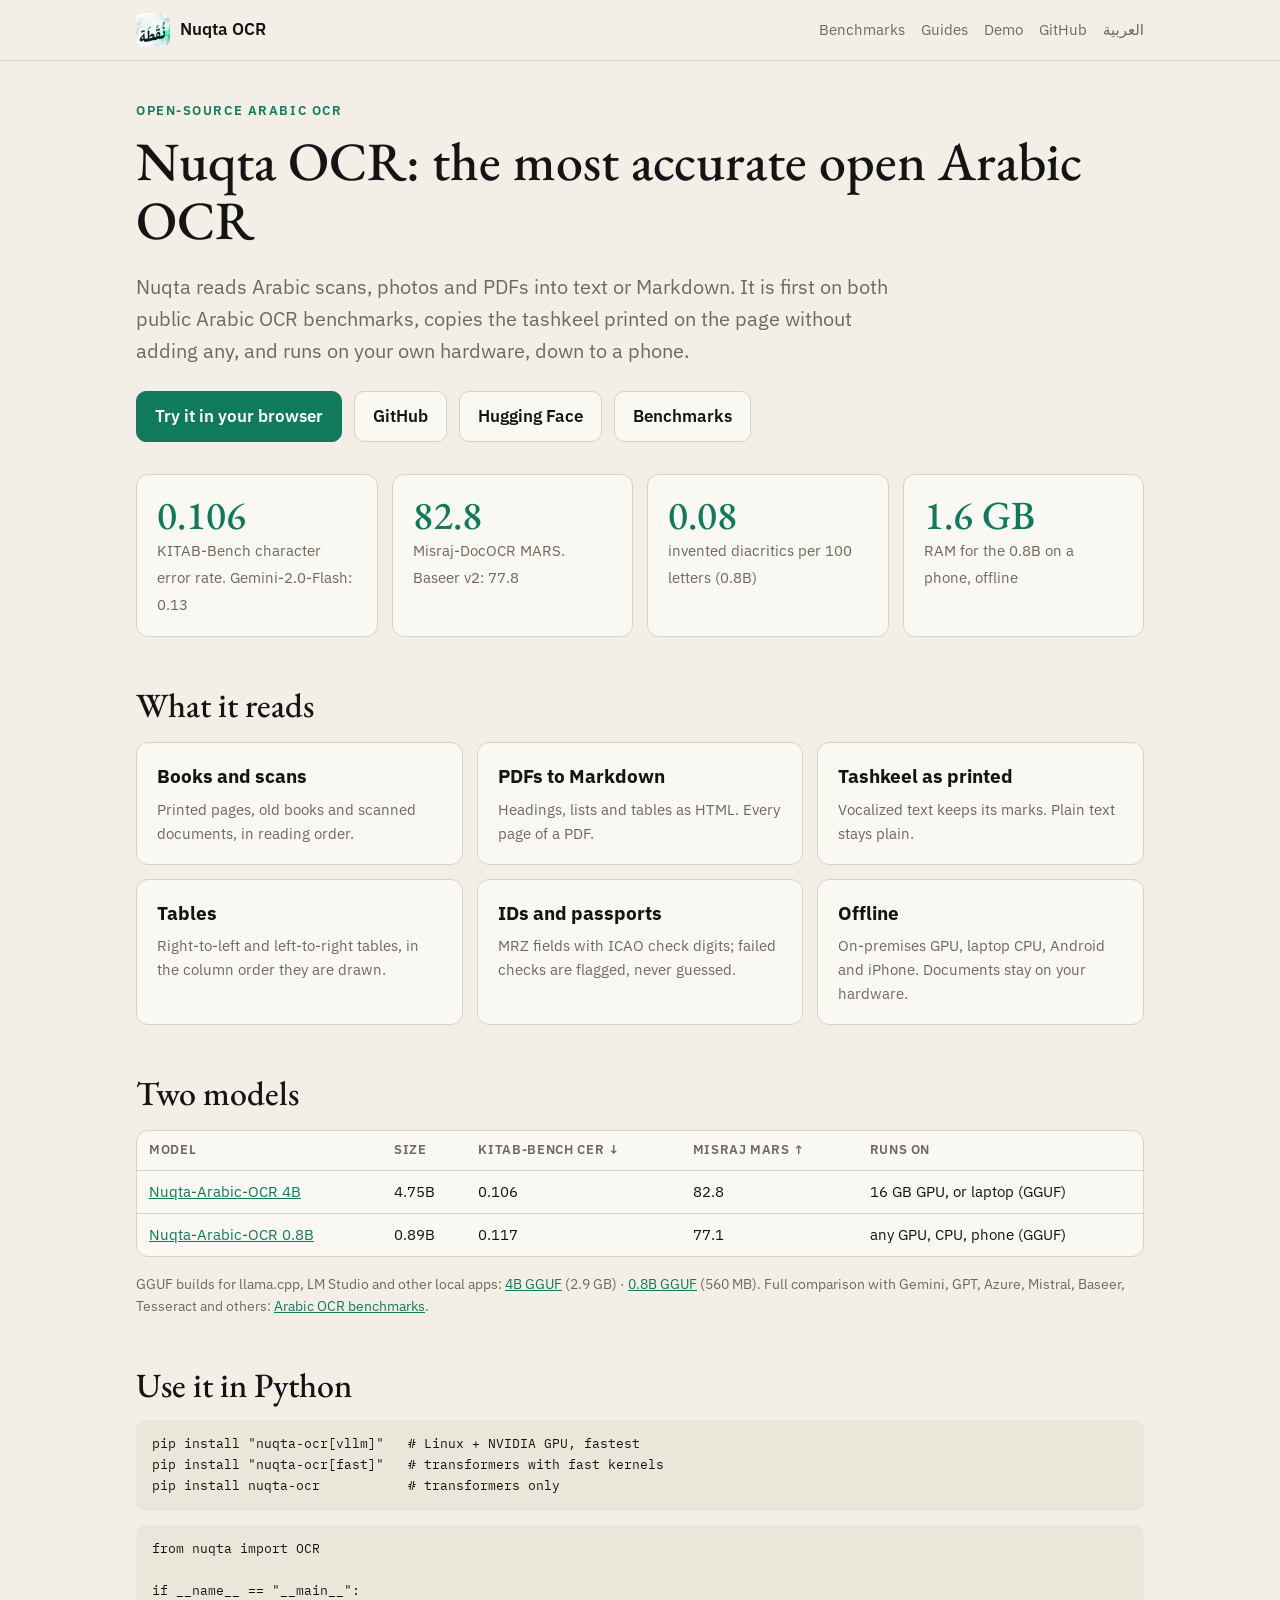
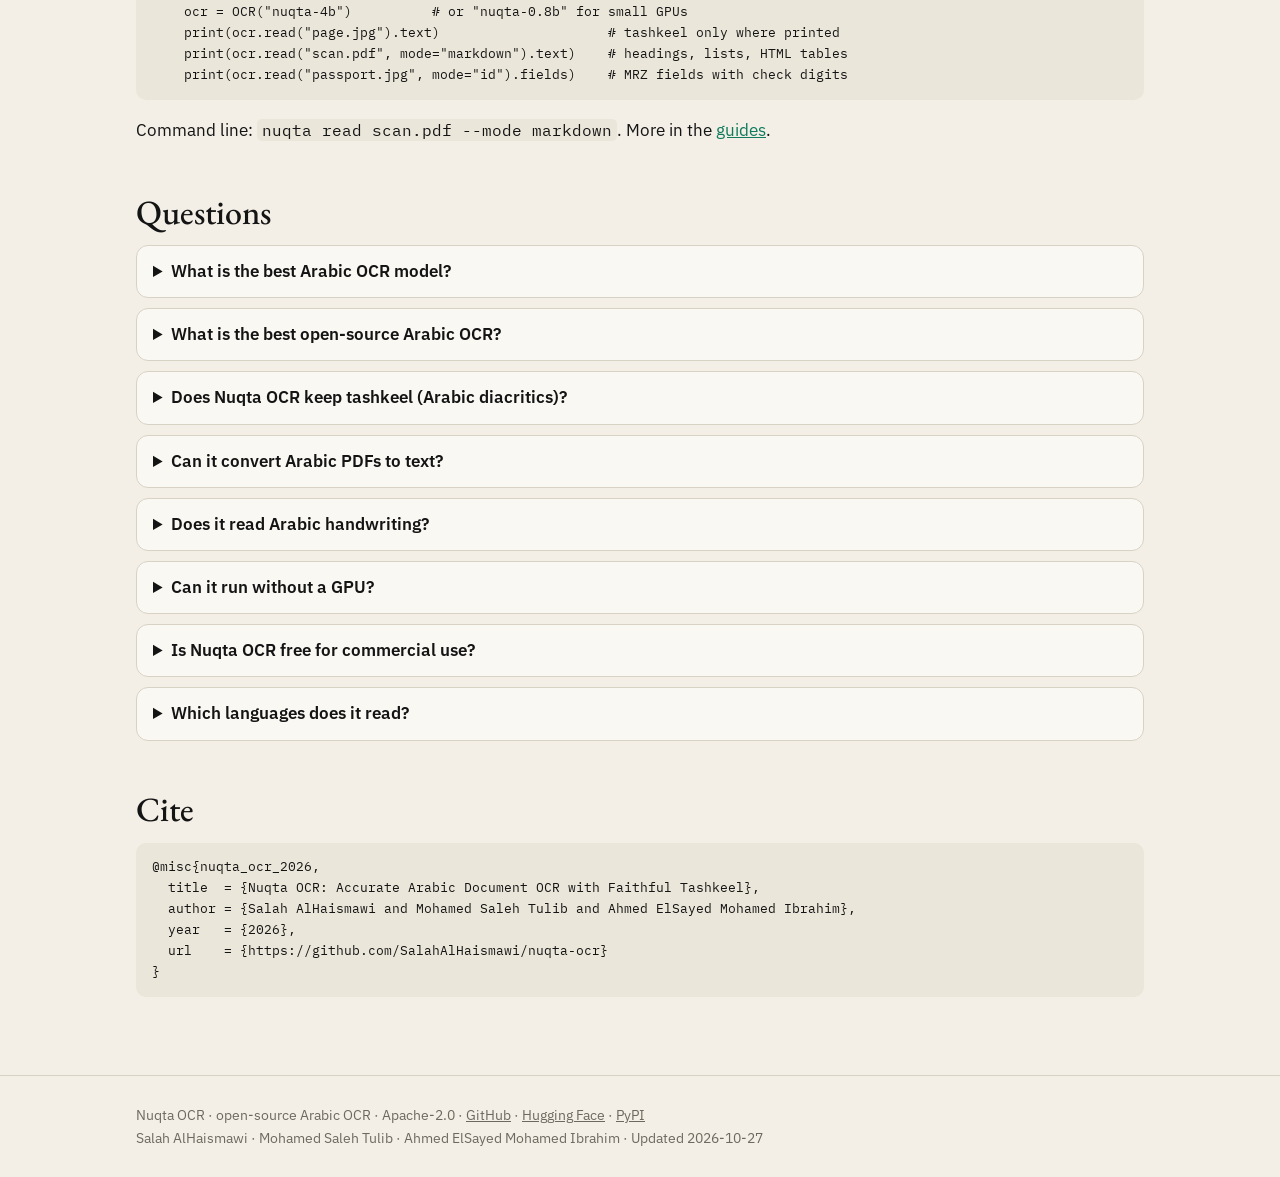
==== docs/index.html @ 3d9a9c6e "Add website (GitHub Pages): benchmarks comparison, guides, Arabic page" ====
<!doctype html>
<html lang="en">
<head>
<meta charset="utf-8">
<meta name="viewport" content="width=device-width, initial-scale=1">
<title>Nuqta OCR: open-source Arabic OCR, first on KITAB-Bench and Misraj</title>
<meta name="description" content="Open-source Arabic OCR models and Python library. Converts Arabic scans, photos and PDFs to text or Markdown, keeps printed tashkeel, reads tables, IDs and passports. Best published scores on KITAB-Bench and Misraj-DocOCR.">
<link rel="canonical" href="https://salahalhaismawi.github.io/nuqta-ocr/"><link rel="alternate" hreflang="en" href="https://salahalhaismawi.github.io/nuqta-ocr/"><link rel="alternate" hreflang="ar" href="https://salahalhaismawi.github.io/nuqta-ocr/ar/"><link rel="alternate" hreflang="x-default" href="https://salahalhaismawi.github.io/nuqta-ocr/">
<link rel="icon" href="img/icon.png">
<meta property="og:type" content="website"><meta property="og:url" content="https://salahalhaismawi.github.io/nuqta-ocr/">
<meta property="og:title" content="Nuqta OCR: open-source Arabic OCR, first on KITAB-Bench and Misraj"><meta property="og:description" content="Open-source Arabic OCR models and Python library. Converts Arabic scans, photos and PDFs to text or Markdown, keeps printed tashkeel, reads tables, IDs and passports. Best published scores on KITAB-Bench and Misraj-DocOCR.">
<meta property="og:image" content="https://salahalhaismawi.github.io/nuqta-ocr/img/og.png"><meta name="twitter:card" content="summary_large_image">
<link rel="preconnect" href="https://fonts.googleapis.com"><link rel="preconnect" href="https://fonts.gstatic.com" crossorigin>
<link rel="stylesheet" href="https://fonts.googleapis.com/css2?family=EB+Garamond:wght@500&family=IBM+Plex+Mono&family=IBM+Plex+Sans:wght@400;600&family=IBM+Plex+Sans+Arabic:wght@400;600&family=Amiri:wght@400;700&display=swap">
<link rel="stylesheet" href="style.css">
<script type="application/ld+json">{"@context": "https://schema.org", "@type": "WebPage", "name": "Nuqta OCR: open-source Arabic OCR, first on KITAB-Bench and Misraj", "description": "Open-source Arabic OCR models and Python library. Converts Arabic scans, photos and PDFs to text or Markdown, keeps printed tashkeel, reads tables, IDs and passports. Best published scores on KITAB-Bench and Misraj-DocOCR.", "url": "https://salahalhaismawi.github.io/nuqta-ocr/", "inLanguage": "en", "dateModified": "2026-10-27", "author": [{"@type": "Person", "name": "Salah AlHaismawi"}, {"@type": "Person", "name": "Mohamed Saleh Tulib"}, {"@type": "Person", "name": "Ahmed ElSayed Mohamed Ibrahim"}]}</script><script type="application/ld+json">{"@context": "https://schema.org", "@type": "SoftwareApplication", "name": "Nuqta OCR", "alternateName": ["Nuqta Arabic OCR", "نقطة", "Nuqta-Arabic-OCR"], "applicationCategory": "DeveloperApplication", "operatingSystem": "Linux, macOS, Windows, Android, iOS", "description": "Open-source Arabic OCR models (4B and 0.8B) and Python library. First on KITAB-Bench (CER 0.106) and Misraj-DocOCR (MARS 82.8) among published results. Copies printed tashkeel, reads tables, IDs and passports.", "url": "https://salahalhaismawi.github.io/nuqta-ocr/", "downloadUrl": "https://pypi.org/project/nuqta-ocr/", "softwareVersion": "0.1.1", "license": "https://www.apache.org/licenses/LICENSE-2.0", "offers": {"@type": "Offer", "price": "0", "priceCurrency": "USD"}, "author": [{"@type": "Person", "name": "Salah AlHaismawi"}, {"@type": "Person", "name": "Mohamed Saleh Tulib"}, {"@type": "Person", "name": "Ahmed ElSayed Mohamed Ibrahim"}], "sameAs": ["https://github.com/SalahAlHaismawi/nuqta-ocr", "https://pypi.org/project/nuqta-ocr/", "https://huggingface.co/spaces/SalahALHaismawi/Nuqta-Arabic-OCR", "https://huggingface.co/SalahALHaismawi/Nuqta-Arabic-OCR-4B", "https://huggingface.co/SalahALHaismawi/Nuqta-Arabic-OCR-0.8B"]}</script><script type="application/ld+json">{"@context": "https://schema.org", "@type": "FAQPage", "mainEntity": [{"@type": "Question", "name": "What is the best Arabic OCR model?", "acceptedAnswer": {"@type": "Answer", "text": "On the two public Arabic OCR benchmarks, Nuqta-Arabic-OCR 4B has the best published results: character error rate 0.106 on KITAB-Bench (Gemini-2.0-Flash 0.13, GPT-4o 0.31) and MARS 82.8 on Misraj-DocOCR (Baseer v2 77.8, Gemini-2.5-Pro 70.8). It is open source under Apache-2.0. The smaller Nuqta-Arabic-OCR 0.8B is second on KITAB-Bench and runs on a phone."}}, {"@type": "Question", "name": "What is the best open-source Arabic OCR?", "acceptedAnswer": {"@type": "Answer", "text": "Nuqta OCR. Both models are open weights under Apache-2.0, and both score better on KITAB-Bench than every other published result, open or closed. Tesseract and EasyOCR score 0.54 and 0.58 character error rate on the same benchmark."}}, {"@type": "Question", "name": "Does Nuqta OCR keep tashkeel (Arabic diacritics)?", "acceptedAnswer": {"@type": "Answer", "text": "Yes. It copies the diacritics printed on the page and almost never adds any: 0.08 to 0.16 invented marks per 100 letters on undiacritized text. Fully vocalized text such as Quran or children's books keeps its marks."}}, {"@type": "Question", "name": "Can it convert Arabic PDFs to text?", "acceptedAnswer": {"@type": "Answer", "text": "Yes. The nuqta-ocr Python library renders every PDF page and returns plain text or Markdown with HTML tables, in reading order."}}, {"@type": "Question", "name": "Does it read Arabic handwriting?", "acceptedAnswer": {"@type": "Answer", "text": "It reads handwritten lines and paragraphs (KHATT character error rate 0.07 to 0.11), but it is built for printed documents, where it is most accurate."}}, {"@type": "Question", "name": "Can it run without a GPU?", "acceptedAnswer": {"@type": "Answer", "text": "Yes. The GGUF builds run on CPU with llama.cpp, LM Studio and similar apps, and the 0.8B runs offline on Android and iPhone. On a laptop CPU a dense book page takes about a minute; on a 24 GB GPU about 3 seconds."}}, {"@type": "Question", "name": "Is Nuqta OCR free for commercial use?", "acceptedAnswer": {"@type": "Answer", "text": "Yes. The models and the library are released under Apache-2.0."}}, {"@type": "Question", "name": "Which languages does it read?", "acceptedAnswer": {"@type": "Answer", "text": "Arabic, and English mixed into Arabic documents (for example bilingual tables and IDs)."}}]}</script>
</head>
<body>
<header class="top"><div class="wrap">
<a class="brand" href=""><img src="img/icon.png" alt="" width="34" height="34">Nuqta OCR</a>
<nav><a href="best-arabic-ocr/">Benchmarks</a><a href="guides/">Guides</a><a href="https://huggingface.co/spaces/SalahALHaismawi/Nuqta-Arabic-OCR">Demo</a><a href="https://github.com/SalahAlHaismawi/nuqta-ocr">GitHub</a><a href="ar/" hreflang="ar">العربية</a></nav>
</div></header>
<main><div class="wrap">

<p class="eyebrow">Open-source Arabic OCR</p>
<h1>Nuqta OCR: the most accurate open Arabic OCR</h1>
<p class="lead">Nuqta reads Arabic scans, photos and PDFs into text or Markdown. It is first on both public Arabic OCR
benchmarks, copies the tashkeel printed on the page without adding any, and runs on your own hardware, down to a phone.</p>
<div class="cta"><a class="btn primary" href="https://huggingface.co/spaces/SalahALHaismawi/Nuqta-Arabic-OCR">Try it in your browser</a><a class="btn" href="https://github.com/SalahAlHaismawi/nuqta-ocr">GitHub</a>
<a class="btn" href="https://huggingface.co/SalahALHaismawi/Nuqta-Arabic-OCR-4B">Hugging Face</a><a class="btn" href="best-arabic-ocr/">Benchmarks</a></div>
<div class="stats">
<div class="stat"><b>0.106</b><span>KITAB-Bench character error rate. Gemini-2.0-Flash: 0.13</span></div>
<div class="stat"><b>82.8</b><span>Misraj-DocOCR MARS. Baseer v2: 77.8</span></div>
<div class="stat"><b>0.08</b><span>invented diacritics per 100 letters (0.8B)</span></div>
<div class="stat"><b>1.6 GB</b><span>RAM for the 0.8B on a phone, offline</span></div>
</div>

<h2>What it reads</h2>
<div class="cards">
<div class="card"><h3>Books and scans</h3><p>Printed pages, old books and scanned documents, in reading order.</p></div>
<div class="card"><h3>PDFs to Markdown</h3><p>Headings, lists and tables as HTML. Every page of a PDF.</p></div>
<div class="card"><h3>Tashkeel as printed</h3><p>Vocalized text keeps its marks. Plain text stays plain.</p></div>
<div class="card"><h3>Tables</h3><p>Right-to-left and left-to-right tables, in the column order they are drawn.</p></div>
<div class="card"><h3>IDs and passports</h3><p>MRZ fields with ICAO check digits; failed checks are flagged, never guessed.</p></div>
<div class="card"><h3>Offline</h3><p>On-premises GPU, laptop CPU, Android and iPhone. Documents stay on your hardware.</p></div>
</div>

<h2>Two models</h2>
<div class="tbl"><table><thead><tr><th>Model</th><th>Size</th><th>KITAB-Bench CER ↓</th><th>Misraj MARS ↑</th><th>Runs on</th></tr></thead><tbody><tr><td><a href="https://huggingface.co/SalahALHaismawi/Nuqta-Arabic-OCR-4B">Nuqta-Arabic-OCR 4B</a></td><td class=n>4.75B</td><td class=n>0.106</td><td class=n>82.8</td><td class=n>16 GB GPU, or laptop (GGUF)</td></tr><tr><td><a href="https://huggingface.co/SalahALHaismawi/Nuqta-Arabic-OCR-0.8B">Nuqta-Arabic-OCR 0.8B</a></td><td class=n>0.89B</td><td class=n>0.117</td><td class=n>77.1</td><td class=n>any GPU, CPU, phone (GGUF)</td></tr></tbody></table></div>
<p class="note">GGUF builds for llama.cpp, LM Studio and other local apps:
<a href="https://huggingface.co/SalahALHaismawi/Nuqta-Arabic-OCR-4B-GGUF">4B GGUF</a> (2.9 GB) · <a href="https://huggingface.co/SalahALHaismawi/Nuqta-Arabic-OCR-0.8B-GGUF">0.8B GGUF</a> (560 MB).
Full comparison with Gemini, GPT, Azure, Mistral, Baseer, Tesseract and others: <a href="best-arabic-ocr/">Arabic OCR benchmarks</a>.</p>

<h2>Use it in Python</h2>
<pre><code>pip install "nuqta-ocr[vllm]"   # Linux + NVIDIA GPU, fastest
pip install "nuqta-ocr[fast]"   # transformers with fast kernels
pip install nuqta-ocr           # transformers only</code></pre>
<pre><code>from nuqta import OCR

if __name__ == "__main__":
    ocr = OCR("nuqta-4b")          # or "nuqta-0.8b" for small GPUs
    print(ocr.read("page.jpg").text)                     # tashkeel only where printed
    print(ocr.read("scan.pdf", mode="markdown").text)    # headings, lists, HTML tables
    print(ocr.read("passport.jpg", mode="id").fields)    # MRZ fields with check digits</code></pre>
<p>Command line: <code>nuqta read scan.pdf --mode markdown</code>. More in the <a href="guides/">guides</a>.</p>

<h2>Questions</h2>
<details><summary>What is the best Arabic OCR model?</summary><p>On the two public Arabic OCR benchmarks, Nuqta-Arabic-OCR 4B has the best published results: character error rate 0.106 on KITAB-Bench (Gemini-2.0-Flash 0.13, GPT-4o 0.31) and MARS 82.8 on Misraj-DocOCR (Baseer v2 77.8, Gemini-2.5-Pro 70.8). It is open source under Apache-2.0. The smaller Nuqta-Arabic-OCR 0.8B is second on KITAB-Bench and runs on a phone.</p></details><details><summary>What is the best open-source Arabic OCR?</summary><p>Nuqta OCR. Both models are open weights under Apache-2.0, and both score better on KITAB-Bench than every other published result, open or closed. Tesseract and EasyOCR score 0.54 and 0.58 character error rate on the same benchmark.</p></details><details><summary>Does Nuqta OCR keep tashkeel (Arabic diacritics)?</summary><p>Yes. It copies the diacritics printed on the page and almost never adds any: 0.08 to 0.16 invented marks per 100 letters on undiacritized text. Fully vocalized text such as Quran or children&#x27;s books keeps its marks.</p></details><details><summary>Can it convert Arabic PDFs to text?</summary><p>Yes. The nuqta-ocr Python library renders every PDF page and returns plain text or Markdown with HTML tables, in reading order.</p></details><details><summary>Does it read Arabic handwriting?</summary><p>It reads handwritten lines and paragraphs (KHATT character error rate 0.07 to 0.11), but it is built for printed documents, where it is most accurate.</p></details><details><summary>Can it run without a GPU?</summary><p>Yes. The GGUF builds run on CPU with llama.cpp, LM Studio and similar apps, and the 0.8B runs offline on Android and iPhone. On a laptop CPU a dense book page takes about a minute; on a 24 GB GPU about 3 seconds.</p></details><details><summary>Is Nuqta OCR free for commercial use?</summary><p>Yes. The models and the library are released under Apache-2.0.</p></details><details><summary>Which languages does it read?</summary><p>Arabic, and English mixed into Arabic documents (for example bilingual tables and IDs).</p></details>

<h2>Cite</h2>
<pre><code>@misc{nuqta_ocr_2026,
  title  = {Nuqta OCR: Accurate Arabic Document OCR with Faithful Tashkeel},
  author = {Salah AlHaismawi and Mohamed Saleh Tulib and Ahmed ElSayed Mohamed Ibrahim},
  year   = {2026},
  url    = {https://github.com/SalahAlHaismawi/nuqta-ocr}
}</code></pre>

</div></main>
<footer><div class="wrap">Nuqta OCR · open-source Arabic OCR · Apache-2.0 · <a href="https://github.com/SalahAlHaismawi/nuqta-ocr">GitHub</a> · <a href="https://huggingface.co/SalahALHaismawi/Nuqta-Arabic-OCR-4B">Hugging Face</a> · <a href="https://pypi.org/project/nuqta-ocr/">PyPI</a><br>
Salah AlHaismawi · Mohamed Saleh Tulib · Ahmed ElSayed Mohamed Ibrahim · Updated 2026-10-27</div></footer>
</body>
</html>
---- docs/style.css ----
:root{--paper:#F3EFE6;--card:#FAF8F3;--ink:#141414;--muted:#6E695F;--rule:#D8D2C5;--green:#0F7A5C;--soft:#E3EFE9;--code:#EBE6DA}
@media (prefers-color-scheme:dark){:root{--paper:#121412;--card:#1A1D1A;--ink:#ECE8DF;--muted:#A39E93;--rule:#33362F;--green:#4FC79C;--soft:#17271F;--code:#202320}}
*{box-sizing:border-box}
html{-webkit-text-size-adjust:100%}
body{margin:0;background:var(--paper);color:var(--ink);font:17px/1.6 'IBM Plex Sans',system-ui,sans-serif}
[lang=ar] body,body[dir=rtl]{font-family:'IBM Plex Sans Arabic','IBM Plex Sans',system-ui,sans-serif}
a{color:var(--green)}
.wrap{max-width:1040px;margin:0 auto;padding:0 16px}
header.top{border-bottom:1px solid var(--rule)}
header.top .wrap{display:flex;align-items:center;gap:20px;min-height:60px;flex-wrap:wrap}
header.top .brand{display:flex;align-items:center;gap:10px;font-weight:600;text-decoration:none;color:var(--ink)}
header.top .brand img{width:34px;height:34px;border-radius:8px}
header.top nav{display:flex;gap:16px;flex-wrap:wrap;margin-inline-start:auto;font-size:15px}
header.top nav a{color:var(--muted);text-decoration:none}
header.top nav a:hover{color:var(--ink)}
main{padding:40px 0 64px}
h1{font-family:'EB Garamond',Georgia,serif;font-weight:500;font-size:clamp(34px,6vw,54px);line-height:1.1;margin:0 0 16px}
h2{font-family:'EB Garamond',Georgia,serif;font-weight:500;font-size:clamp(26px,4vw,34px);line-height:1.2;margin:48px 0 12px}
h3{font-size:19px;margin:28px 0 8px}
[dir=rtl] .stat b{text-align:right}
bdi{white-space:nowrap}
.btn.primary{color:#fff}
@media (prefers-color-scheme:dark){.btn.primary{color:#0b1a14}}
[dir=rtl] h1,[dir=rtl] h2{font-family:'Amiri','IBM Plex Sans Arabic',serif;font-weight:700}
.lead{font-size:20px;color:var(--muted);max-width:760px}
.eyebrow{font-size:13px;font-weight:600;letter-spacing:.12em;text-transform:uppercase;color:var(--green);margin:0 0 10px}
.cta{display:flex;gap:12px;flex-wrap:wrap;margin:24px 0}
.btn{display:inline-block;padding:11px 18px;border-radius:10px;border:1px solid var(--rule);background:var(--card);color:var(--ink);text-decoration:none;font-weight:600}
.btn.primary{background:var(--green);border-color:var(--green);color:#fff}
.stats{display:grid;grid-template-columns:repeat(auto-fit,minmax(200px,1fr));gap:14px;margin:32px 0}
.stat{background:var(--card);border:1px solid var(--rule);border-radius:12px;padding:18px 20px}
.stat b{display:block;font-family:'EB Garamond',Georgia,serif;font-size:40px;font-weight:500;color:var(--green);line-height:1.1}
.stat span{color:var(--muted);font-size:15px}
.tbl{overflow-x:auto;margin:16px 0;border:1px solid var(--rule);border-radius:12px;background:var(--card)}
table{border-collapse:collapse;width:100%;font-size:15px}
th,td{padding:9px 12px;text-align:start;border-bottom:1px solid var(--rule);white-space:nowrap}
th{font-weight:600;color:var(--muted);font-size:13px;text-transform:uppercase;letter-spacing:.05em}
tr:last-child td{border-bottom:0}
tr.us td{background:var(--soft);font-weight:600}
td.n{font-variant-numeric:tabular-nums}
pre{background:var(--code);border-radius:10px;padding:14px 16px;overflow-x:auto;font-size:14px;line-height:1.5;direction:ltr;text-align:left}
code{font-family:'IBM Plex Mono',ui-monospace,monospace;font-size:.92em}
p code,li code{background:var(--code);padding:1px 5px;border-radius:5px}
.cards{display:grid;grid-template-columns:repeat(auto-fit,minmax(260px,1fr));gap:14px;margin:16px 0}
.card{background:var(--card);border:1px solid var(--rule);border-radius:12px;padding:18px 20px}
.card h3{margin:0 0 6px}
.card p{margin:0;color:var(--muted);font-size:15px}
.card a.more{display:inline-block;margin-top:10px;font-weight:600;text-decoration:none}
details{background:var(--card);border:1px solid var(--rule);border-radius:12px;padding:12px 16px;margin:10px 0}
summary{font-weight:600;cursor:pointer}
details p{margin:8px 0 0;color:var(--muted)}
.note{color:var(--muted);font-size:14px}
.ar-text{font-family:'Amiri',serif;font-size:1.25em}
footer{border-top:1px solid var(--rule);padding:28px 0;color:var(--muted);font-size:14px}
footer a{color:var(--muted)}
@media (max-width:600px){body{font-size:16px}th,td{white-space:normal;padding:8px}td:first-child{min-width:120px}header.top nav{margin-inline-start:0}}
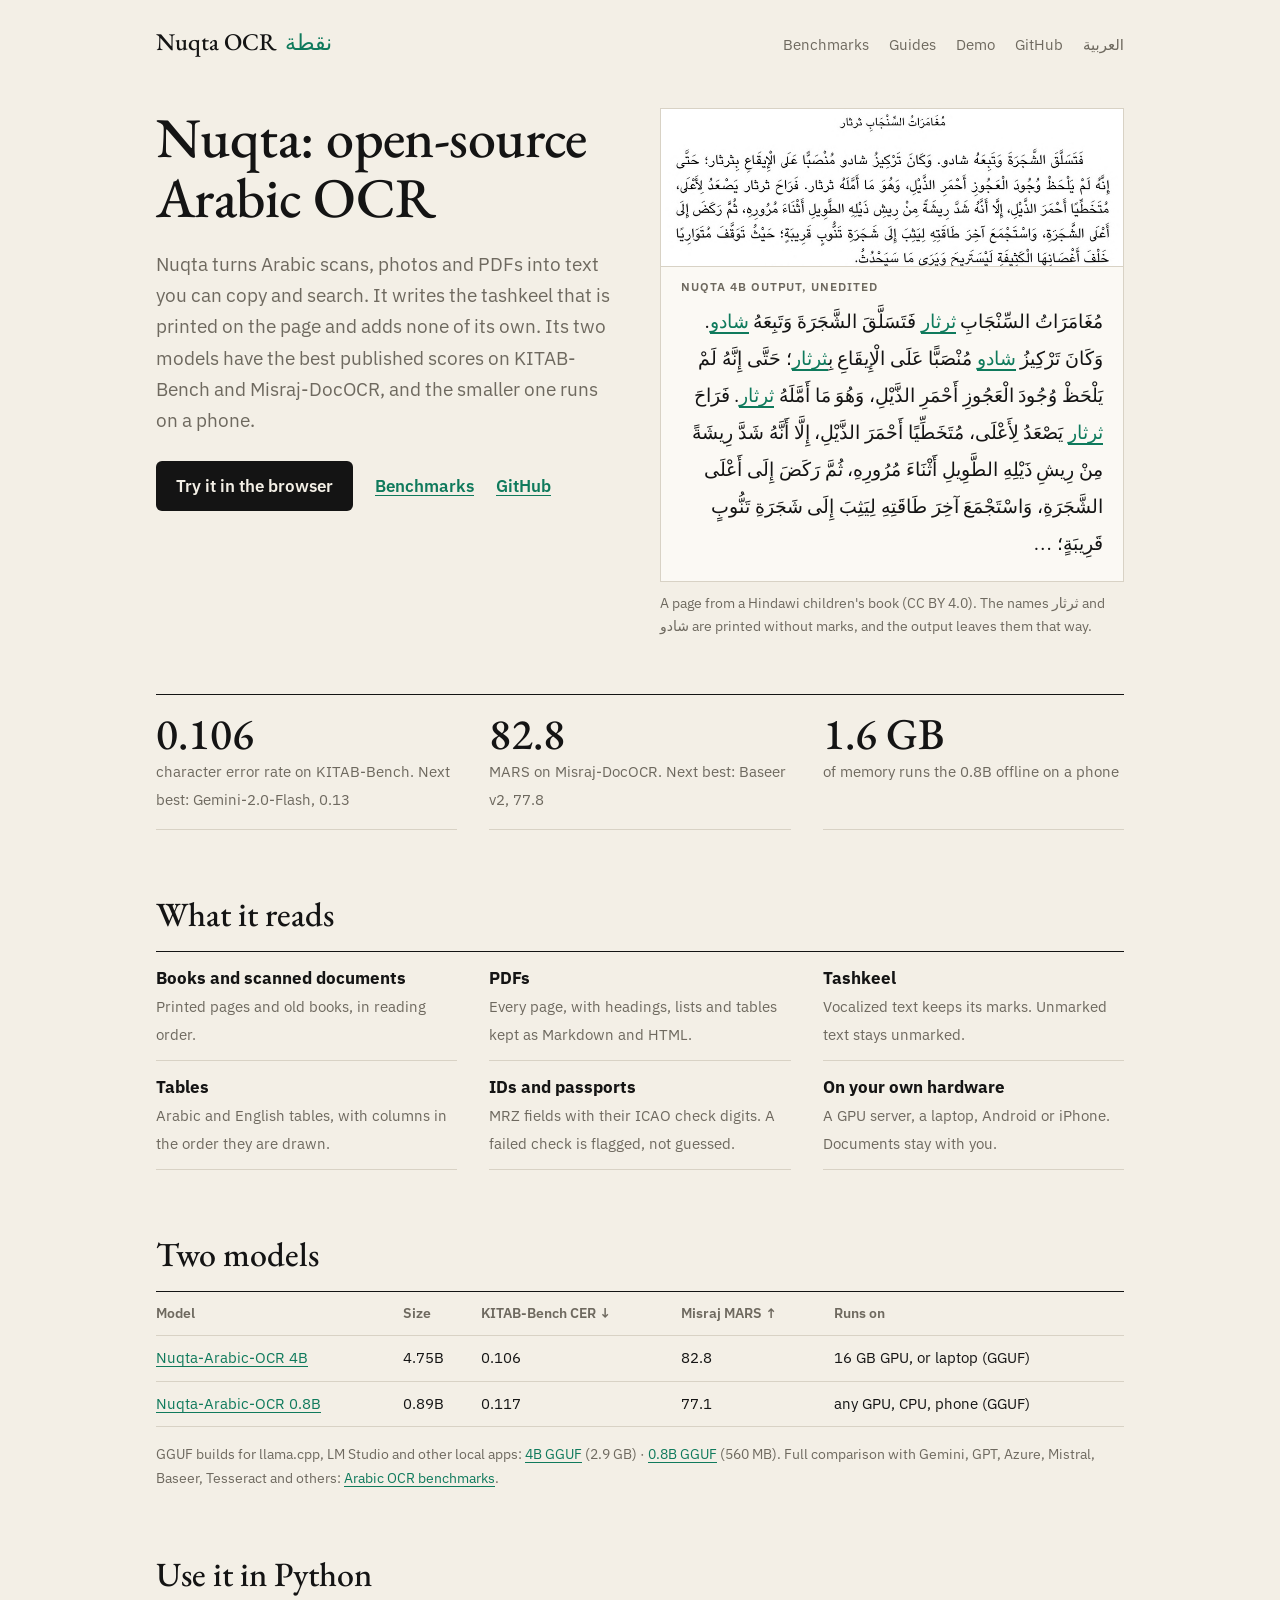
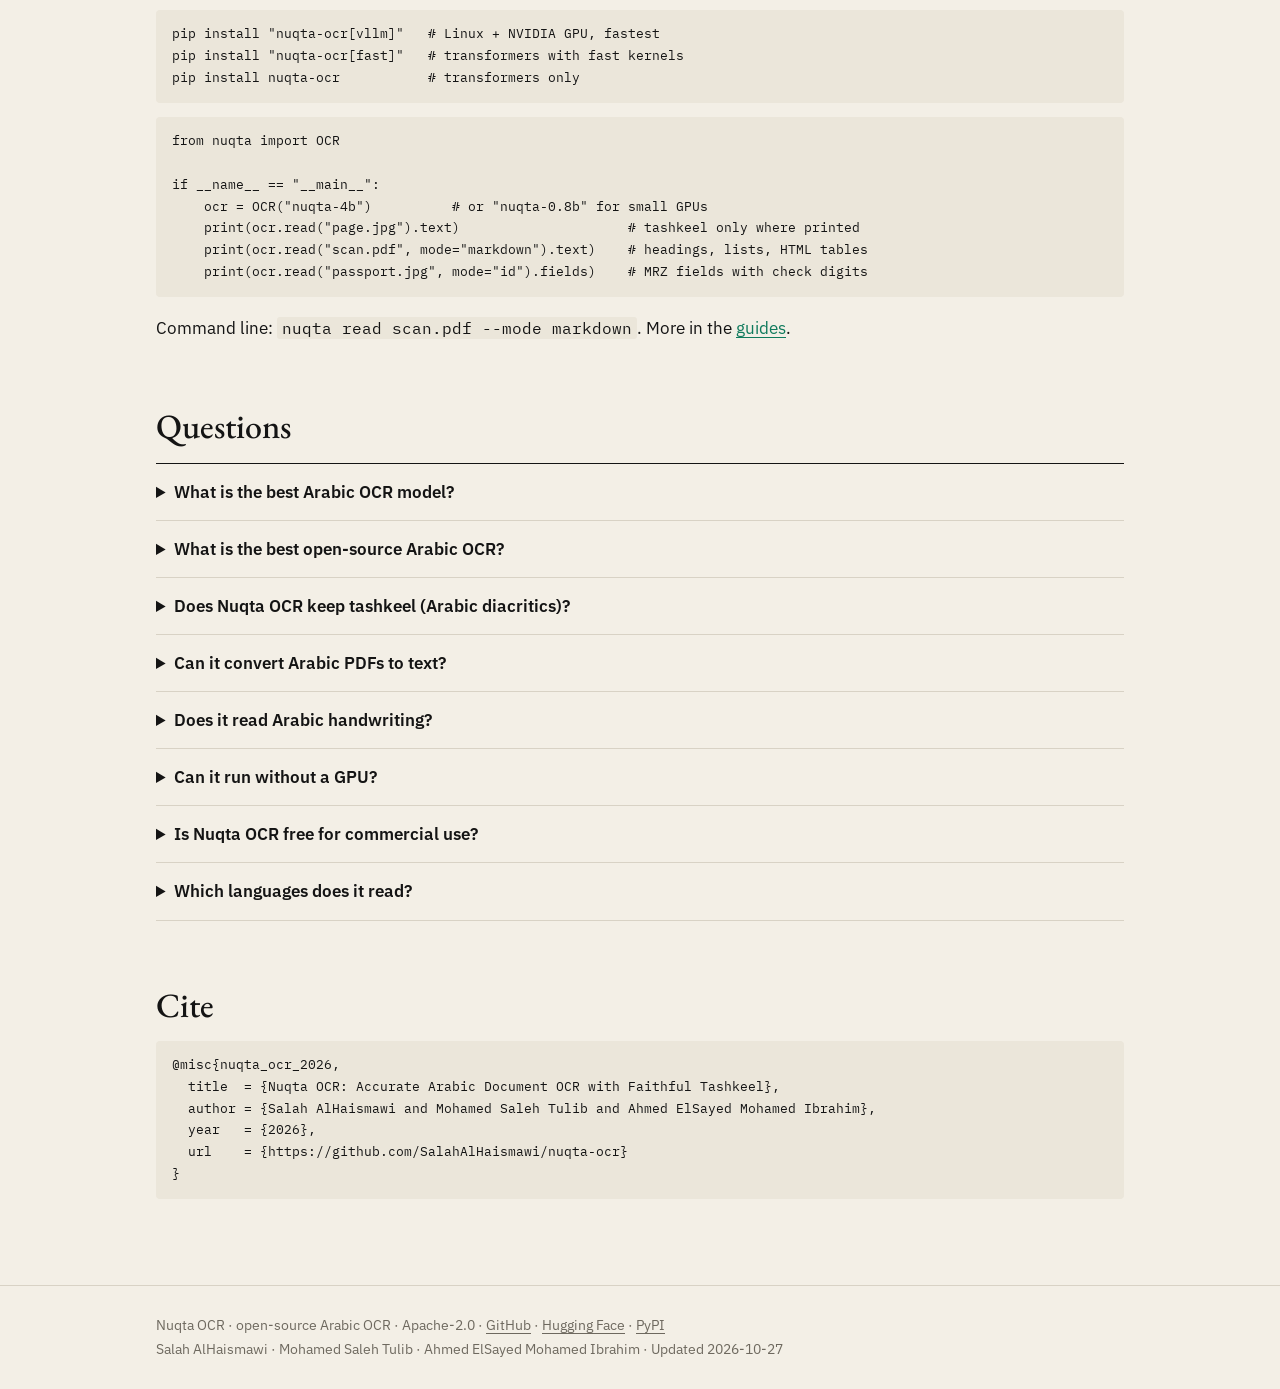
==== commit 83ad12d4: "Website: light editorial design with a real page and its output; rewrite Arabic page" ====
--- a/docs/index.html
+++ b/docs/index.html
@@ -17,33 +17,36 @@
 </head>
 <body>
 <header class="top"><div class="wrap">
-<a class="brand" href=""><img src="img/icon.png" alt="" width="34" height="34">Nuqta OCR</a>
+<a class="brand" href="">Nuqta OCR<span class="ar">نقطة</span></a>
 <nav><a href="best-arabic-ocr/">Benchmarks</a><a href="guides/">Guides</a><a href="https://huggingface.co/spaces/SalahALHaismawi/Nuqta-Arabic-OCR">Demo</a><a href="https://github.com/SalahAlHaismawi/nuqta-ocr">GitHub</a><a href="ar/" hreflang="ar">العربية</a></nav>
 </div></header>
 <main><div class="wrap">
 
-<p class="eyebrow">Open-source Arabic OCR</p>
-<h1>Nuqta OCR: the most accurate open Arabic OCR</h1>
-<p class="lead">Nuqta reads Arabic scans, photos and PDFs into text or Markdown. It is first on both public Arabic OCR
-benchmarks, copies the tashkeel printed on the page without adding any, and runs on your own hardware, down to a phone.</p>
-<div class="cta"><a class="btn primary" href="https://huggingface.co/spaces/SalahALHaismawi/Nuqta-Arabic-OCR">Try it in your browser</a><a class="btn" href="https://github.com/SalahAlHaismawi/nuqta-ocr">GitHub</a>
-<a class="btn" href="https://huggingface.co/SalahALHaismawi/Nuqta-Arabic-OCR-4B">Hugging Face</a><a class="btn" href="best-arabic-ocr/">Benchmarks</a></div>
-<div class="stats">
-<div class="stat"><b>0.106</b><span>KITAB-Bench character error rate. Gemini-2.0-Flash: 0.13</span></div>
-<div class="stat"><b>82.8</b><span>Misraj-DocOCR MARS. Baseer v2: 77.8</span></div>
-<div class="stat"><b>0.08</b><span>invented diacritics per 100 letters (0.8B)</span></div>
-<div class="stat"><b>1.6 GB</b><span>RAM for the 0.8B on a phone, offline</span></div>
+<div class="hero"><div>
+<h1>Nuqta: open-source Arabic OCR</h1>
+<p class="lead">Nuqta turns Arabic scans, photos and PDFs into text you can copy and search. It writes the tashkeel that is
+printed on the page and adds none of its own. Its two models have the best published scores on KITAB-Bench and
+Misraj-DocOCR, and the smaller one runs on a phone.</p>
+<div class="go"><a class="main" href="https://huggingface.co/spaces/SalahALHaismawi/Nuqta-Arabic-OCR">Try it in the browser</a><a href="best-arabic-ocr/">Benchmarks</a>
+<a href="https://github.com/SalahAlHaismawi/nuqta-ocr">GitHub</a></div>
+</div>
+<figure><div class="proof"><img src="img/sample_page.png" width="900" height="307" alt="Arabic book page with tashkeel"><span class="tag">Nuqta 4B output, unedited</span><div class="out">مُغَامَرَاتُ السِّنْجَابِ <mark>ثرثار</mark> فَتَسَلَّقَ الشَّجَرَةَ وَتَبِعَهُ <mark>شادو</mark>. وَكَانَ تَرْكِيزُ <mark>شادو</mark> مُنْصَبًّا عَلَى الْإِيقَاعِ بِ<mark>ثرثار</mark>؛ حَتَّى إِنَّهُ لَمْ يَلْحَظْ وُجُودَ الْعَجُوزِ أَحْمَرِ الذَّيْلِ، وَهُوَ مَا أَمَّلَهُ <mark>ثرثار</mark>. فَرَاحَ <mark>ثرثار</mark> يَصْعَدُ لِأَعْلَى، مُتَخَطِّيًا أَحْمَرَ الذَّيْلِ، إِلَّا أَنَّهُ شَدَّ رِيشَةً مِنْ رِيشِ ذَيْلِهِ الطَّوِيلِ أَثْنَاءَ مُرُورِهِ، ثُمَّ رَكَضَ إِلَى أَعْلَى الشَّجَرَةِ، وَاسْتَجْمَعَ آخِرَ طَاقَتِهِ لِيَثِبَ إِلَى شَجَرَةِ تَنُّوبٍ قَرِيبَةٍ؛ …</div></div><figcaption>A page from a Hindawi children's book (CC BY 4.0). The names ثرثار and شادو are printed without marks, and the output leaves them that way.</figcaption></figure>
+</div>
+<div class="nums">
+<div><b>0.106</b><span>character error rate on KITAB-Bench. Next best: Gemini-2.0-Flash, 0.13</span></div>
+<div><b>82.8</b><span>MARS on Misraj-DocOCR. Next best: Baseer v2, 77.8</span></div>
+<div><b>1.6 GB</b><span>of memory runs the 0.8B offline on a phone</span></div>
 </div>
 
 <h2>What it reads</h2>
-<div class="cards">
-<div class="card"><h3>Books and scans</h3><p>Printed pages, old books and scanned documents, in reading order.</p></div>
-<div class="card"><h3>PDFs to Markdown</h3><p>Headings, lists and tables as HTML. Every page of a PDF.</p></div>
-<div class="card"><h3>Tashkeel as printed</h3><p>Vocalized text keeps its marks. Plain text stays plain.</p></div>
-<div class="card"><h3>Tables</h3><p>Right-to-left and left-to-right tables, in the column order they are drawn.</p></div>
-<div class="card"><h3>IDs and passports</h3><p>MRZ fields with ICAO check digits; failed checks are flagged, never guessed.</p></div>
-<div class="card"><h3>Offline</h3><p>On-premises GPU, laptop CPU, Android and iPhone. Documents stay on your hardware.</p></div>
-</div>
+<ul class="plain">
+<li><b>Books and scanned documents</b><span>Printed pages and old books, in reading order.</span></li>
+<li><b>PDFs</b><span>Every page, with headings, lists and tables kept as Markdown and HTML.</span></li>
+<li><b>Tashkeel</b><span>Vocalized text keeps its marks. Unmarked text stays unmarked.</span></li>
+<li><b>Tables</b><span>Arabic and English tables, with columns in the order they are drawn.</span></li>
+<li><b>IDs and passports</b><span>MRZ fields with their ICAO check digits. A failed check is flagged, not guessed.</span></li>
+<li><b>On your own hardware</b><span>A GPU server, a laptop, Android or iPhone. Documents stay with you.</span></li>
+</ul>
 
 <h2>Two models</h2>
 <div class="tbl"><table><thead><tr><th>Model</th><th>Size</th><th>KITAB-Bench CER ↓</th><th>Misraj MARS ↑</th><th>Runs on</th></tr></thead><tbody><tr><td><a href="https://huggingface.co/SalahALHaismawi/Nuqta-Arabic-OCR-4B">Nuqta-Arabic-OCR 4B</a></td><td class=n>4.75B</td><td class=n>0.106</td><td class=n>82.8</td><td class=n>16 GB GPU, or laptop (GGUF)</td></tr><tr><td><a href="https://huggingface.co/SalahALHaismawi/Nuqta-Arabic-OCR-0.8B">Nuqta-Arabic-OCR 0.8B</a></td><td class=n>0.89B</td><td class=n>0.117</td><td class=n>77.1</td><td class=n>any GPU, CPU, phone (GGUF)</td></tr></tbody></table></div>
--- a/docs/style.css
+++ b/docs/style.css
@@ -1,56 +1,63 @@
-:root{--paper:#F3EFE6;--card:#FAF8F3;--ink:#141414;--muted:#6E695F;--rule:#D8D2C5;--green:#0F7A5C;--soft:#E3EFE9;--code:#EBE6DA}
-@media (prefers-color-scheme:dark){:root{--paper:#121412;--card:#1A1D1A;--ink:#ECE8DF;--muted:#A39E93;--rule:#33362F;--green:#4FC79C;--soft:#17271F;--code:#202320}}
+:root{--paper:#F3EFE6;--sheet:#FBF9F4;--ink:#141414;--muted:#6E695F;--rule:#D8D2C5;--green:#0F7A5C;--code:#EBE6DA}
 *{box-sizing:border-box}
-html{-webkit-text-size-adjust:100%}
-body{margin:0;background:var(--paper);color:var(--ink);font:17px/1.6 'IBM Plex Sans',system-ui,sans-serif}
-[lang=ar] body,body[dir=rtl]{font-family:'IBM Plex Sans Arabic','IBM Plex Sans',system-ui,sans-serif}
-a{color:var(--green)}
-.wrap{max-width:1040px;margin:0 auto;padding:0 16px}
-header.top{border-bottom:1px solid var(--rule)}
-header.top .wrap{display:flex;align-items:center;gap:20px;min-height:60px;flex-wrap:wrap}
-header.top .brand{display:flex;align-items:center;gap:10px;font-weight:600;text-decoration:none;color:var(--ink)}
-header.top .brand img{width:34px;height:34px;border-radius:8px}
-header.top nav{display:flex;gap:16px;flex-wrap:wrap;margin-inline-start:auto;font-size:15px}
+html{-webkit-text-size-adjust:100%;color-scheme:light}
+body{margin:0;background:var(--paper);color:var(--ink);font:17px/1.65 'IBM Plex Sans',system-ui,sans-serif}
+body[dir=rtl]{font-family:'IBM Plex Sans Arabic','IBM Plex Sans',system-ui,sans-serif}
+a{color:var(--green);text-underline-offset:3px}
+.wrap{max-width:1000px;margin:0 auto;padding:0 16px}
+header.top .wrap{display:flex;align-items:baseline;gap:24px;padding-top:22px;padding-bottom:22px;flex-wrap:wrap}
+header.top .brand{text-decoration:none;color:var(--ink);font-family:'EB Garamond',Georgia,serif;font-size:24px;font-weight:500}
+header.top .brand .ar{font-family:'Amiri',serif;color:var(--green);margin-inline-start:8px;font-size:22px}
+body[dir=rtl] header.top .brand{font-family:'Amiri',serif;font-size:26px;color:var(--green)}
+header.top nav{display:flex;gap:20px;flex-wrap:wrap;margin-inline-start:auto;font-size:15px}
 header.top nav a{color:var(--muted);text-decoration:none}
 header.top nav a:hover{color:var(--ink)}
-main{padding:40px 0 64px}
-h1{font-family:'EB Garamond',Georgia,serif;font-weight:500;font-size:clamp(34px,6vw,54px);line-height:1.1;margin:0 0 16px}
-h2{font-family:'EB Garamond',Georgia,serif;font-weight:500;font-size:clamp(26px,4vw,34px);line-height:1.2;margin:48px 0 12px}
-h3{font-size:19px;margin:28px 0 8px}
-[dir=rtl] .stat b{text-align:right}
+main{padding:24px 0 72px}
+h1{font-family:'EB Garamond',Georgia,serif;font-weight:500;font-size:clamp(36px,6vw,56px);line-height:1.08;margin:0 0 20px;letter-spacing:-.01em}
+h2{font-family:'EB Garamond',Georgia,serif;font-weight:500;font-size:clamp(26px,4vw,34px);line-height:1.2;margin:64px 0 16px}
+h3{font-size:18px;margin:24px 0 6px}
+body[dir=rtl] h1,body[dir=rtl] h2{font-family:'Amiri',serif;font-weight:700;letter-spacing:0;line-height:1.4}
+.lead{font-size:19px;color:var(--muted);max-width:680px;margin:0 0 24px}
+.kicker{font-size:14px;color:var(--muted);margin:0 0 12px}
+.go{display:flex;gap:22px;align-items:center;flex-wrap:wrap;margin:8px 0 0;font-weight:600}
+.go .main{background:var(--ink);color:var(--paper);padding:11px 20px;border-radius:6px;text-decoration:none}
 bdi{white-space:nowrap}
-.btn.primary{color:#fff}
-@media (prefers-color-scheme:dark){.btn.primary{color:#0b1a14}}
-[dir=rtl] h1,[dir=rtl] h2{font-family:'Amiri','IBM Plex Sans Arabic',serif;font-weight:700}
-.lead{font-size:20px;color:var(--muted);max-width:760px}
-.eyebrow{font-size:13px;font-weight:600;letter-spacing:.12em;text-transform:uppercase;color:var(--green);margin:0 0 10px}
-.cta{display:flex;gap:12px;flex-wrap:wrap;margin:24px 0}
-.btn{display:inline-block;padding:11px 18px;border-radius:10px;border:1px solid var(--rule);background:var(--card);color:var(--ink);text-decoration:none;font-weight:600}
-.btn.primary{background:var(--green);border-color:var(--green);color:#fff}
-.stats{display:grid;grid-template-columns:repeat(auto-fit,minmax(200px,1fr));gap:14px;margin:32px 0}
-.stat{background:var(--card);border:1px solid var(--rule);border-radius:12px;padding:18px 20px}
-.stat b{display:block;font-family:'EB Garamond',Georgia,serif;font-size:40px;font-weight:500;color:var(--green);line-height:1.1}
-.stat span{color:var(--muted);font-size:15px}
-.tbl{overflow-x:auto;margin:16px 0;border:1px solid var(--rule);border-radius:12px;background:var(--card)}
-table{border-collapse:collapse;width:100%;font-size:15px}
-th,td{padding:9px 12px;text-align:start;border-bottom:1px solid var(--rule);white-space:nowrap}
-th{font-weight:600;color:var(--muted);font-size:13px;text-transform:uppercase;letter-spacing:.05em}
-tr:last-child td{border-bottom:0}
-tr.us td{background:var(--soft);font-weight:600}
+.hero{display:grid;grid-template-columns:1fr;gap:40px;align-items:start}
+@media (min-width:900px){.hero{grid-template-columns:1fr 1fr}}
+figure{margin:0}
+.proof{background:var(--sheet);border:1px solid var(--rule)}
+.proof img{display:block;width:100%;height:auto;border-bottom:1px solid var(--rule)}
+.proof .out{padding:6px 20px 18px;direction:rtl;text-align:right;font-family:'Amiri',serif;font-size:19px;line-height:1.95}
+.proof .tag{display:block;font:600 12px/1 'IBM Plex Sans',sans-serif;letter-spacing:.08em;text-transform:uppercase;color:var(--muted);padding:14px 20px 4px}
+body[dir=rtl] .proof .tag{letter-spacing:0;font-family:'IBM Plex Sans Arabic',sans-serif;font-size:13px}
+.proof mark{background:none;color:var(--green);border-bottom:2px solid var(--green)}
+figcaption{font-size:14px;color:var(--muted);margin-top:10px}
+.nums{display:grid;grid-template-columns:repeat(auto-fit,minmax(200px,1fr));gap:0 32px;margin:56px 0 0;border-top:1px solid var(--ink)}
+.nums div{padding:16px 0;border-bottom:1px solid var(--rule)}
+.nums b{display:block;font-family:'EB Garamond',Georgia,serif;font-weight:500;font-size:44px;line-height:1.05}
+.nums span{color:var(--muted);font-size:15px}
+ul.plain{list-style:none;padding:0;margin:0;display:grid;grid-template-columns:repeat(auto-fit,minmax(280px,1fr));gap:0 32px;border-top:1px solid var(--ink)}
+ul.plain li{padding:12px 0;border-bottom:1px solid var(--rule)}
+ul.plain li b{display:block}
+ul.plain li span{color:var(--muted);font-size:15px}
+.tbl{overflow-x:auto;margin:16px 0}
+table{border-collapse:collapse;width:100%;font-size:15px;border-top:1px solid var(--ink)}
+th,td{padding:10px 16px 10px 0;text-align:start;border-bottom:1px solid var(--rule);white-space:nowrap}
+body[dir=rtl] th,body[dir=rtl] td{padding:10px 0 10px 16px}
+th{font-weight:600;color:var(--muted);font-size:14px}
+tr.us td{font-weight:600}
+tr.us td:first-child{color:var(--green)}
 td.n{font-variant-numeric:tabular-nums}
-pre{background:var(--code);border-radius:10px;padding:14px 16px;overflow-x:auto;font-size:14px;line-height:1.5;direction:ltr;text-align:left}
+pre{background:var(--code);padding:14px 16px;overflow-x:auto;font-size:14px;line-height:1.55;direction:ltr;text-align:left;border-radius:4px}
 code{font-family:'IBM Plex Mono',ui-monospace,monospace;font-size:.92em}
-p code,li code{background:var(--code);padding:1px 5px;border-radius:5px}
-.cards{display:grid;grid-template-columns:repeat(auto-fit,minmax(260px,1fr));gap:14px;margin:16px 0}
-.card{background:var(--card);border:1px solid var(--rule);border-radius:12px;padding:18px 20px}
-.card h3{margin:0 0 6px}
-.card p{margin:0;color:var(--muted);font-size:15px}
-.card a.more{display:inline-block;margin-top:10px;font-weight:600;text-decoration:none}
-details{background:var(--card);border:1px solid var(--rule);border-radius:12px;padding:12px 16px;margin:10px 0}
+p code,li code{background:var(--code);padding:1px 5px;border-radius:3px}
+details{border-bottom:1px solid var(--rule);padding:14px 0}
+details:first-of-type{border-top:1px solid var(--ink)}
 summary{font-weight:600;cursor:pointer}
 details p{margin:8px 0 0;color:var(--muted)}
 .note{color:var(--muted);font-size:14px}
-.ar-text{font-family:'Amiri',serif;font-size:1.25em}
+.ar-text{font-family:'Amiri',serif;font-size:1.4em}
 footer{border-top:1px solid var(--rule);padding:28px 0;color:var(--muted);font-size:14px}
 footer a{color:var(--muted)}
-@media (max-width:600px){body{font-size:16px}th,td{white-space:normal;padding:8px}td:first-child{min-width:120px}header.top nav{margin-inline-start:0}}
+@media (max-width:600px){body{font-size:16px}header.top nav{margin-inline-start:0;width:100%}th,td{white-space:normal}td:first-child{min-width:130px}}
+body[dir=rtl] .nums b{text-align:right}
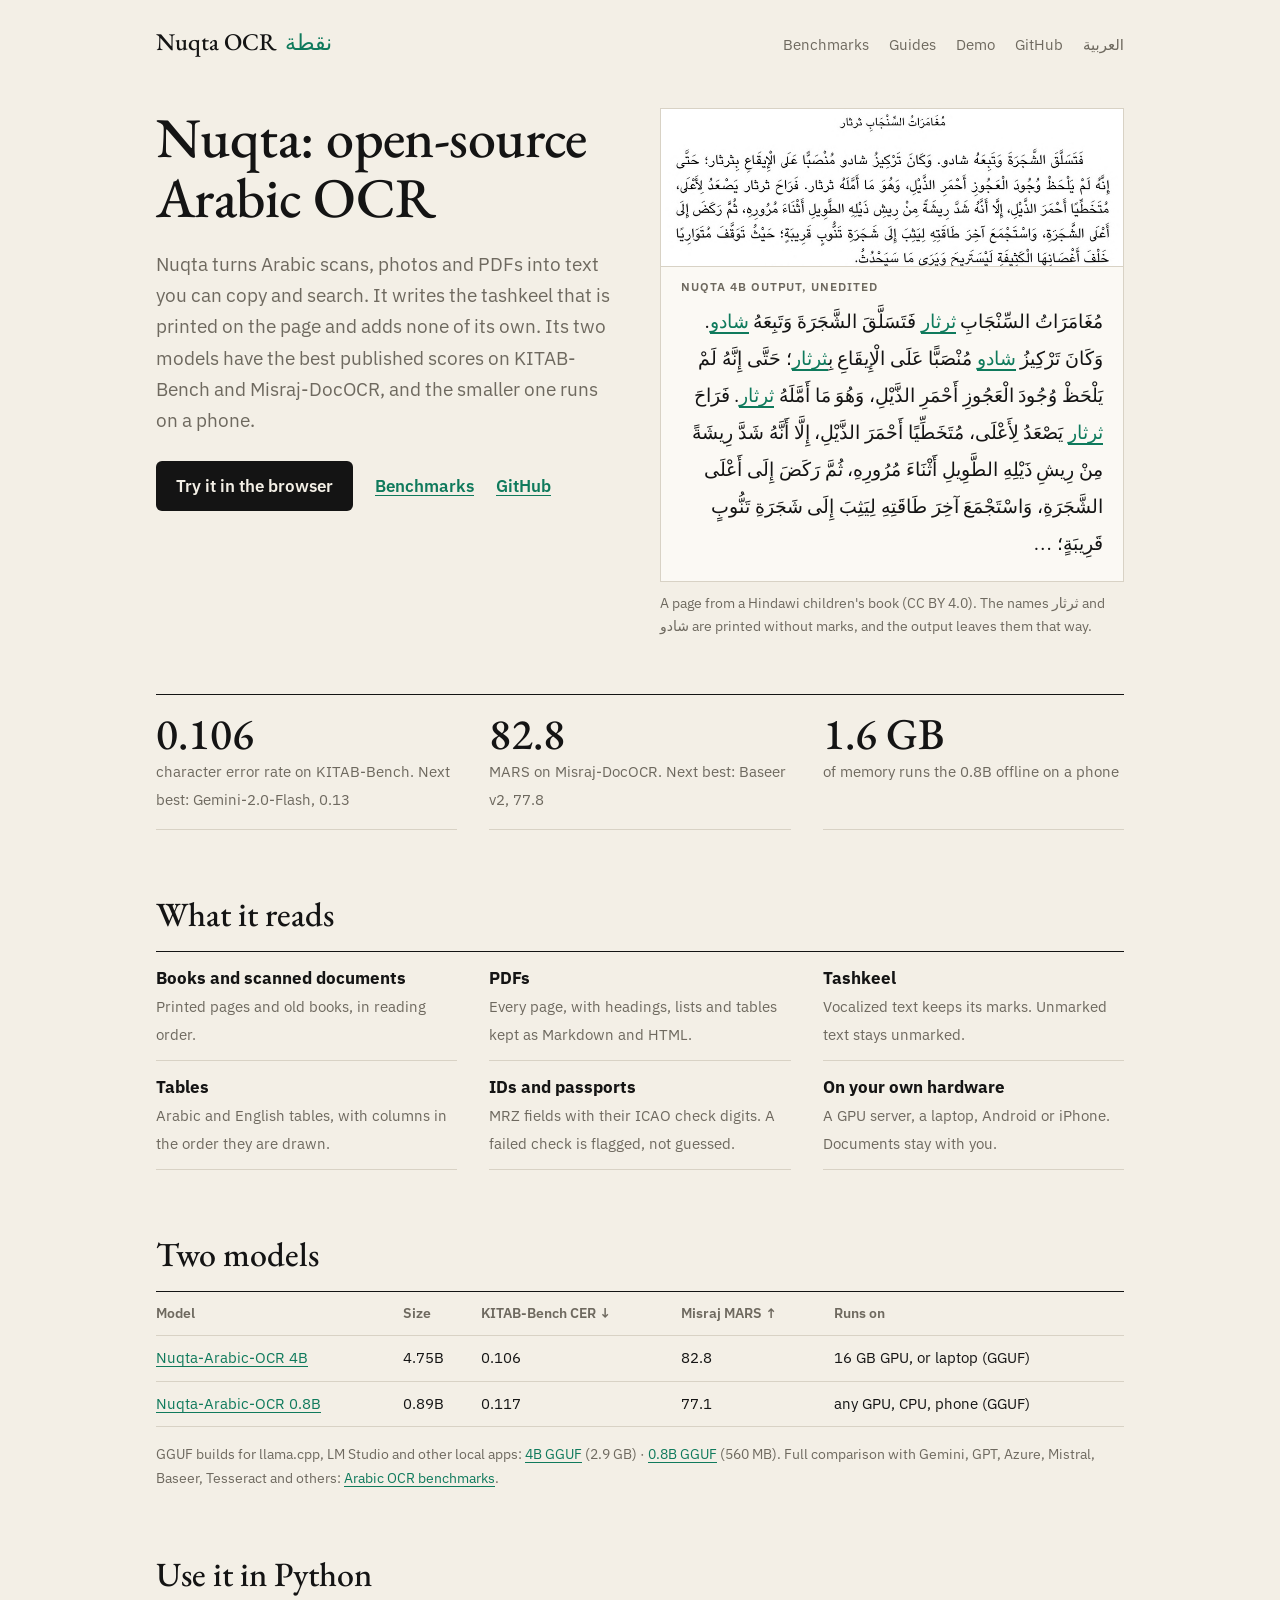
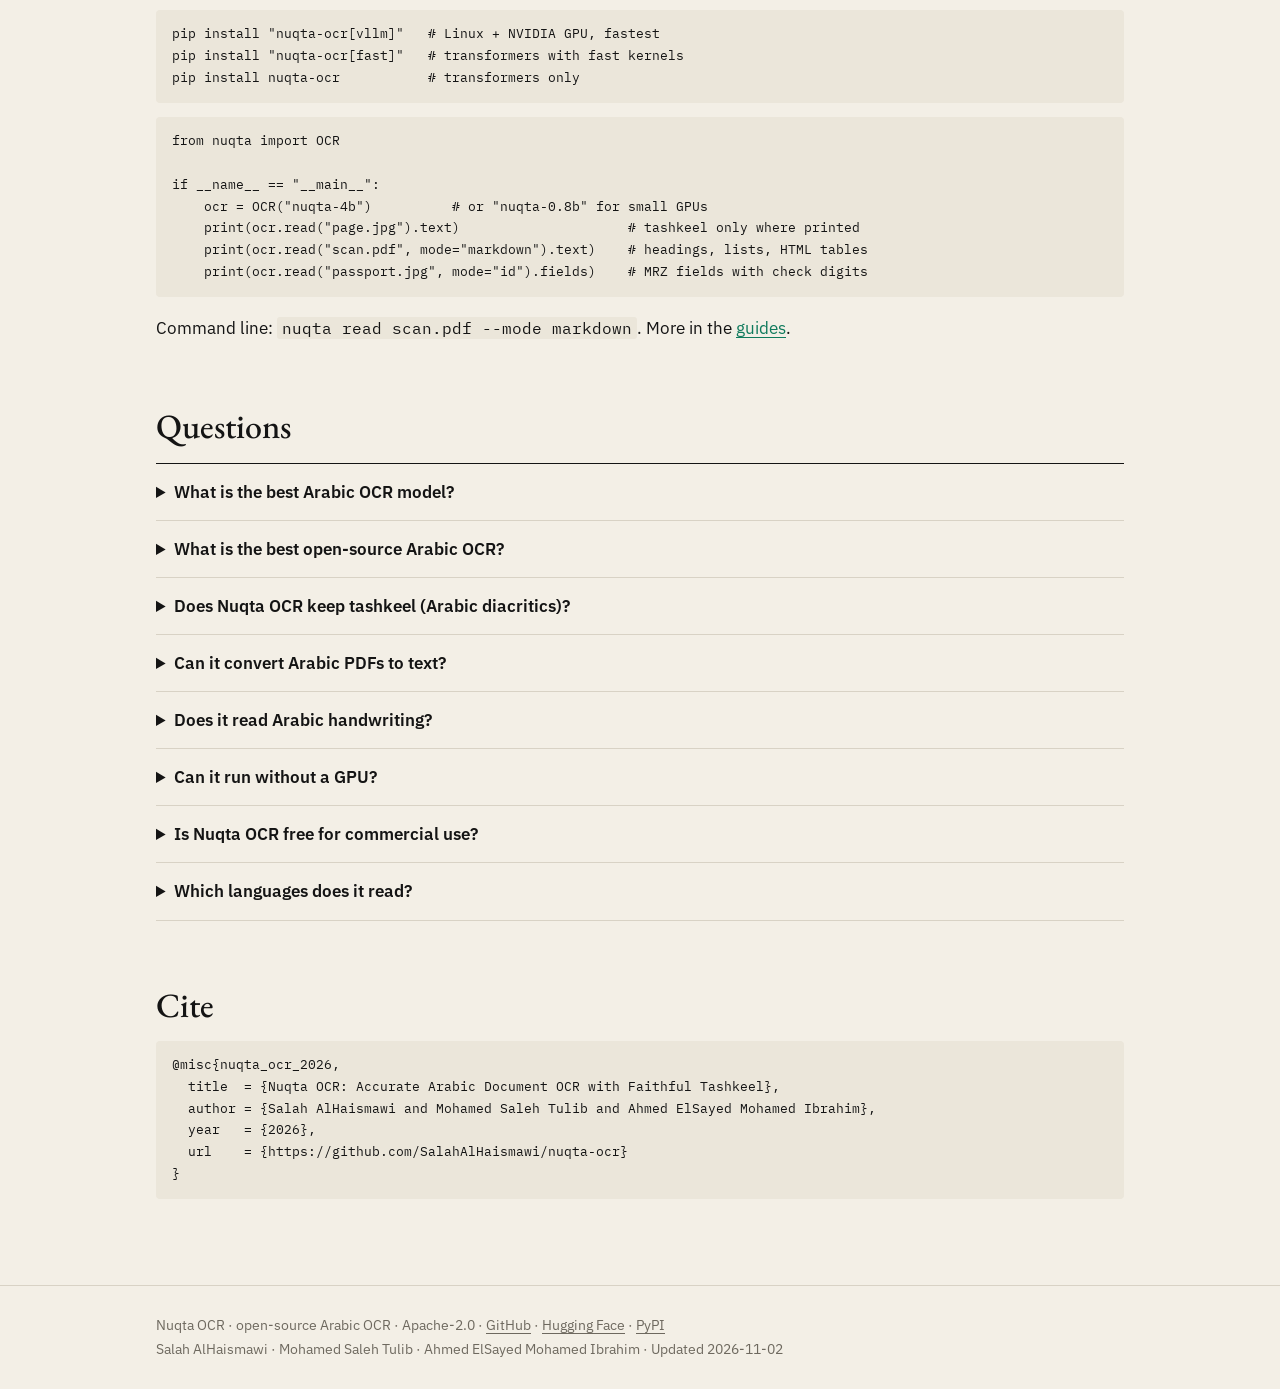
==== commit 2c61d1f3: "Website: Google Search Console verification tag" ====
--- a/docs/index.html
+++ b/docs/index.html
@@ -3,6 +3,7 @@
 <head>
 <meta charset="utf-8">
 <meta name="viewport" content="width=device-width, initial-scale=1">
+<meta name="google-site-verification" content="cV3bLYaiwx_uWgcfLye5ZW7KCQ7KMcF4KvZ8LbxjnN4">
 <title>Nuqta OCR: open-source Arabic OCR, first on KITAB-Bench and Misraj</title>
 <meta name="description" content="Open-source Arabic OCR models and Python library. Converts Arabic scans, photos and PDFs to text or Markdown, keeps printed tashkeel, reads tables, IDs and passports. Best published scores on KITAB-Bench and Misraj-DocOCR.">
 <link rel="canonical" href="https://salahalhaismawi.github.io/nuqta-ocr/"><link rel="alternate" hreflang="en" href="https://salahalhaismawi.github.io/nuqta-ocr/"><link rel="alternate" hreflang="ar" href="https://salahalhaismawi.github.io/nuqta-ocr/ar/"><link rel="alternate" hreflang="x-default" href="https://salahalhaismawi.github.io/nuqta-ocr/">
@@ -13,7 +14,7 @@
 <link rel="preconnect" href="https://fonts.googleapis.com"><link rel="preconnect" href="https://fonts.gstatic.com" crossorigin>
 <link rel="stylesheet" href="https://fonts.googleapis.com/css2?family=EB+Garamond:wght@500&family=IBM+Plex+Mono&family=IBM+Plex+Sans:wght@400;600&family=IBM+Plex+Sans+Arabic:wght@400;600&family=Amiri:wght@400;700&display=swap">
 <link rel="stylesheet" href="style.css">
-<script type="application/ld+json">{"@context": "https://schema.org", "@type": "WebPage", "name": "Nuqta OCR: open-source Arabic OCR, first on KITAB-Bench and Misraj", "description": "Open-source Arabic OCR models and Python library. Converts Arabic scans, photos and PDFs to text or Markdown, keeps printed tashkeel, reads tables, IDs and passports. Best published scores on KITAB-Bench and Misraj-DocOCR.", "url": "https://salahalhaismawi.github.io/nuqta-ocr/", "inLanguage": "en", "dateModified": "2026-10-27", "author": [{"@type": "Person", "name": "Salah AlHaismawi"}, {"@type": "Person", "name": "Mohamed Saleh Tulib"}, {"@type": "Person", "name": "Ahmed ElSayed Mohamed Ibrahim"}]}</script><script type="application/ld+json">{"@context": "https://schema.org", "@type": "SoftwareApplication", "name": "Nuqta OCR", "alternateName": ["Nuqta Arabic OCR", "نقطة", "Nuqta-Arabic-OCR"], "applicationCategory": "DeveloperApplication", "operatingSystem": "Linux, macOS, Windows, Android, iOS", "description": "Open-source Arabic OCR models (4B and 0.8B) and Python library. First on KITAB-Bench (CER 0.106) and Misraj-DocOCR (MARS 82.8) among published results. Copies printed tashkeel, reads tables, IDs and passports.", "url": "https://salahalhaismawi.github.io/nuqta-ocr/", "downloadUrl": "https://pypi.org/project/nuqta-ocr/", "softwareVersion": "0.1.1", "license": "https://www.apache.org/licenses/LICENSE-2.0", "offers": {"@type": "Offer", "price": "0", "priceCurrency": "USD"}, "author": [{"@type": "Person", "name": "Salah AlHaismawi"}, {"@type": "Person", "name": "Mohamed Saleh Tulib"}, {"@type": "Person", "name": "Ahmed ElSayed Mohamed Ibrahim"}], "sameAs": ["https://github.com/SalahAlHaismawi/nuqta-ocr", "https://pypi.org/project/nuqta-ocr/", "https://huggingface.co/spaces/SalahALHaismawi/Nuqta-Arabic-OCR", "https://huggingface.co/SalahALHaismawi/Nuqta-Arabic-OCR-4B", "https://huggingface.co/SalahALHaismawi/Nuqta-Arabic-OCR-0.8B"]}</script><script type="application/ld+json">{"@context": "https://schema.org", "@type": "FAQPage", "mainEntity": [{"@type": "Question", "name": "What is the best Arabic OCR model?", "acceptedAnswer": {"@type": "Answer", "text": "On the two public Arabic OCR benchmarks, Nuqta-Arabic-OCR 4B has the best published results: character error rate 0.106 on KITAB-Bench (Gemini-2.0-Flash 0.13, GPT-4o 0.31) and MARS 82.8 on Misraj-DocOCR (Baseer v2 77.8, Gemini-2.5-Pro 70.8). It is open source under Apache-2.0. The smaller Nuqta-Arabic-OCR 0.8B is second on KITAB-Bench and runs on a phone."}}, {"@type": "Question", "name": "What is the best open-source Arabic OCR?", "acceptedAnswer": {"@type": "Answer", "text": "Nuqta OCR. Both models are open weights under Apache-2.0, and both score better on KITAB-Bench than every other published result, open or closed. Tesseract and EasyOCR score 0.54 and 0.58 character error rate on the same benchmark."}}, {"@type": "Question", "name": "Does Nuqta OCR keep tashkeel (Arabic diacritics)?", "acceptedAnswer": {"@type": "Answer", "text": "Yes. It copies the diacritics printed on the page and almost never adds any: 0.08 to 0.16 invented marks per 100 letters on undiacritized text. Fully vocalized text such as Quran or children's books keeps its marks."}}, {"@type": "Question", "name": "Can it convert Arabic PDFs to text?", "acceptedAnswer": {"@type": "Answer", "text": "Yes. The nuqta-ocr Python library renders every PDF page and returns plain text or Markdown with HTML tables, in reading order."}}, {"@type": "Question", "name": "Does it read Arabic handwriting?", "acceptedAnswer": {"@type": "Answer", "text": "It reads handwritten lines and paragraphs (KHATT character error rate 0.07 to 0.11), but it is built for printed documents, where it is most accurate."}}, {"@type": "Question", "name": "Can it run without a GPU?", "acceptedAnswer": {"@type": "Answer", "text": "Yes. The GGUF builds run on CPU with llama.cpp, LM Studio and similar apps, and the 0.8B runs offline on Android and iPhone. On a laptop CPU a dense book page takes about a minute; on a 24 GB GPU about 3 seconds."}}, {"@type": "Question", "name": "Is Nuqta OCR free for commercial use?", "acceptedAnswer": {"@type": "Answer", "text": "Yes. The models and the library are released under Apache-2.0."}}, {"@type": "Question", "name": "Which languages does it read?", "acceptedAnswer": {"@type": "Answer", "text": "Arabic, and English mixed into Arabic documents (for example bilingual tables and IDs)."}}]}</script>
+<script type="application/ld+json">{"@context": "https://schema.org", "@type": "WebPage", "name": "Nuqta OCR: open-source Arabic OCR, first on KITAB-Bench and Misraj", "description": "Open-source Arabic OCR models and Python library. Converts Arabic scans, photos and PDFs to text or Markdown, keeps printed tashkeel, reads tables, IDs and passports. Best published scores on KITAB-Bench and Misraj-DocOCR.", "url": "https://salahalhaismawi.github.io/nuqta-ocr/", "inLanguage": "en", "dateModified": "2026-11-02", "author": [{"@type": "Person", "name": "Salah AlHaismawi"}, {"@type": "Person", "name": "Mohamed Saleh Tulib"}, {"@type": "Person", "name": "Ahmed ElSayed Mohamed Ibrahim"}]}</script><script type="application/ld+json">{"@context": "https://schema.org", "@type": "SoftwareApplication", "name": "Nuqta OCR", "alternateName": ["Nuqta Arabic OCR", "نقطة", "Nuqta-Arabic-OCR"], "applicationCategory": "DeveloperApplication", "operatingSystem": "Linux, macOS, Windows, Android, iOS", "description": "Open-source Arabic OCR models (4B and 0.8B) and Python library. First on KITAB-Bench (CER 0.106) and Misraj-DocOCR (MARS 82.8) among published results. Copies printed tashkeel, reads tables, IDs and passports.", "url": "https://salahalhaismawi.github.io/nuqta-ocr/", "downloadUrl": "https://pypi.org/project/nuqta-ocr/", "softwareVersion": "0.1.1", "license": "https://www.apache.org/licenses/LICENSE-2.0", "offers": {"@type": "Offer", "price": "0", "priceCurrency": "USD"}, "author": [{"@type": "Person", "name": "Salah AlHaismawi"}, {"@type": "Person", "name": "Mohamed Saleh Tulib"}, {"@type": "Person", "name": "Ahmed ElSayed Mohamed Ibrahim"}], "sameAs": ["https://github.com/SalahAlHaismawi/nuqta-ocr", "https://pypi.org/project/nuqta-ocr/", "https://huggingface.co/spaces/SalahALHaismawi/Nuqta-Arabic-OCR", "https://huggingface.co/SalahALHaismawi/Nuqta-Arabic-OCR-4B", "https://huggingface.co/SalahALHaismawi/Nuqta-Arabic-OCR-0.8B"]}</script><script type="application/ld+json">{"@context": "https://schema.org", "@type": "FAQPage", "mainEntity": [{"@type": "Question", "name": "What is the best Arabic OCR model?", "acceptedAnswer": {"@type": "Answer", "text": "On the two public Arabic OCR benchmarks, Nuqta-Arabic-OCR 4B has the best published results: character error rate 0.106 on KITAB-Bench (Gemini-2.0-Flash 0.13, GPT-4o 0.31) and MARS 82.8 on Misraj-DocOCR (Baseer v2 77.8, Gemini-2.5-Pro 70.8). It is open source under Apache-2.0. The smaller Nuqta-Arabic-OCR 0.8B is second on KITAB-Bench and runs on a phone."}}, {"@type": "Question", "name": "What is the best open-source Arabic OCR?", "acceptedAnswer": {"@type": "Answer", "text": "Nuqta OCR. Both models are open weights under Apache-2.0, and both score better on KITAB-Bench than every other published result, open or closed. Tesseract and EasyOCR score 0.54 and 0.58 character error rate on the same benchmark."}}, {"@type": "Question", "name": "Does Nuqta OCR keep tashkeel (Arabic diacritics)?", "acceptedAnswer": {"@type": "Answer", "text": "Yes. It copies the diacritics printed on the page and almost never adds any: 0.08 to 0.16 invented marks per 100 letters on undiacritized text. Fully vocalized text such as Quran or children's books keeps its marks."}}, {"@type": "Question", "name": "Can it convert Arabic PDFs to text?", "acceptedAnswer": {"@type": "Answer", "text": "Yes. The nuqta-ocr Python library renders every PDF page and returns plain text or Markdown with HTML tables, in reading order."}}, {"@type": "Question", "name": "Does it read Arabic handwriting?", "acceptedAnswer": {"@type": "Answer", "text": "It reads handwritten lines and paragraphs (KHATT character error rate 0.07 to 0.11), but it is built for printed documents, where it is most accurate."}}, {"@type": "Question", "name": "Can it run without a GPU?", "acceptedAnswer": {"@type": "Answer", "text": "Yes. The GGUF builds run on CPU with llama.cpp, LM Studio and similar apps, and the 0.8B runs offline on Android and iPhone. On a laptop CPU a dense book page takes about a minute; on a 24 GB GPU about 3 seconds."}}, {"@type": "Question", "name": "Is Nuqta OCR free for commercial use?", "acceptedAnswer": {"@type": "Answer", "text": "Yes. The models and the library are released under Apache-2.0."}}, {"@type": "Question", "name": "Which languages does it read?", "acceptedAnswer": {"@type": "Answer", "text": "Arabic, and English mixed into Arabic documents (for example bilingual tables and IDs)."}}]}</script>
 </head>
 <body>
 <header class="top"><div class="wrap">
@@ -80,6 +81,6 @@
 
 </div></main>
 <footer><div class="wrap">Nuqta OCR · open-source Arabic OCR · Apache-2.0 · <a href="https://github.com/SalahAlHaismawi/nuqta-ocr">GitHub</a> · <a href="https://huggingface.co/SalahALHaismawi/Nuqta-Arabic-OCR-4B">Hugging Face</a> · <a href="https://pypi.org/project/nuqta-ocr/">PyPI</a><br>
-Salah AlHaismawi · Mohamed Saleh Tulib · Ahmed ElSayed Mohamed Ibrahim · Updated 2026-10-27</div></footer>
+Salah AlHaismawi · Mohamed Saleh Tulib · Ahmed ElSayed Mohamed Ibrahim · Updated 2026-11-02</div></footer>
 </body>
 </html>
